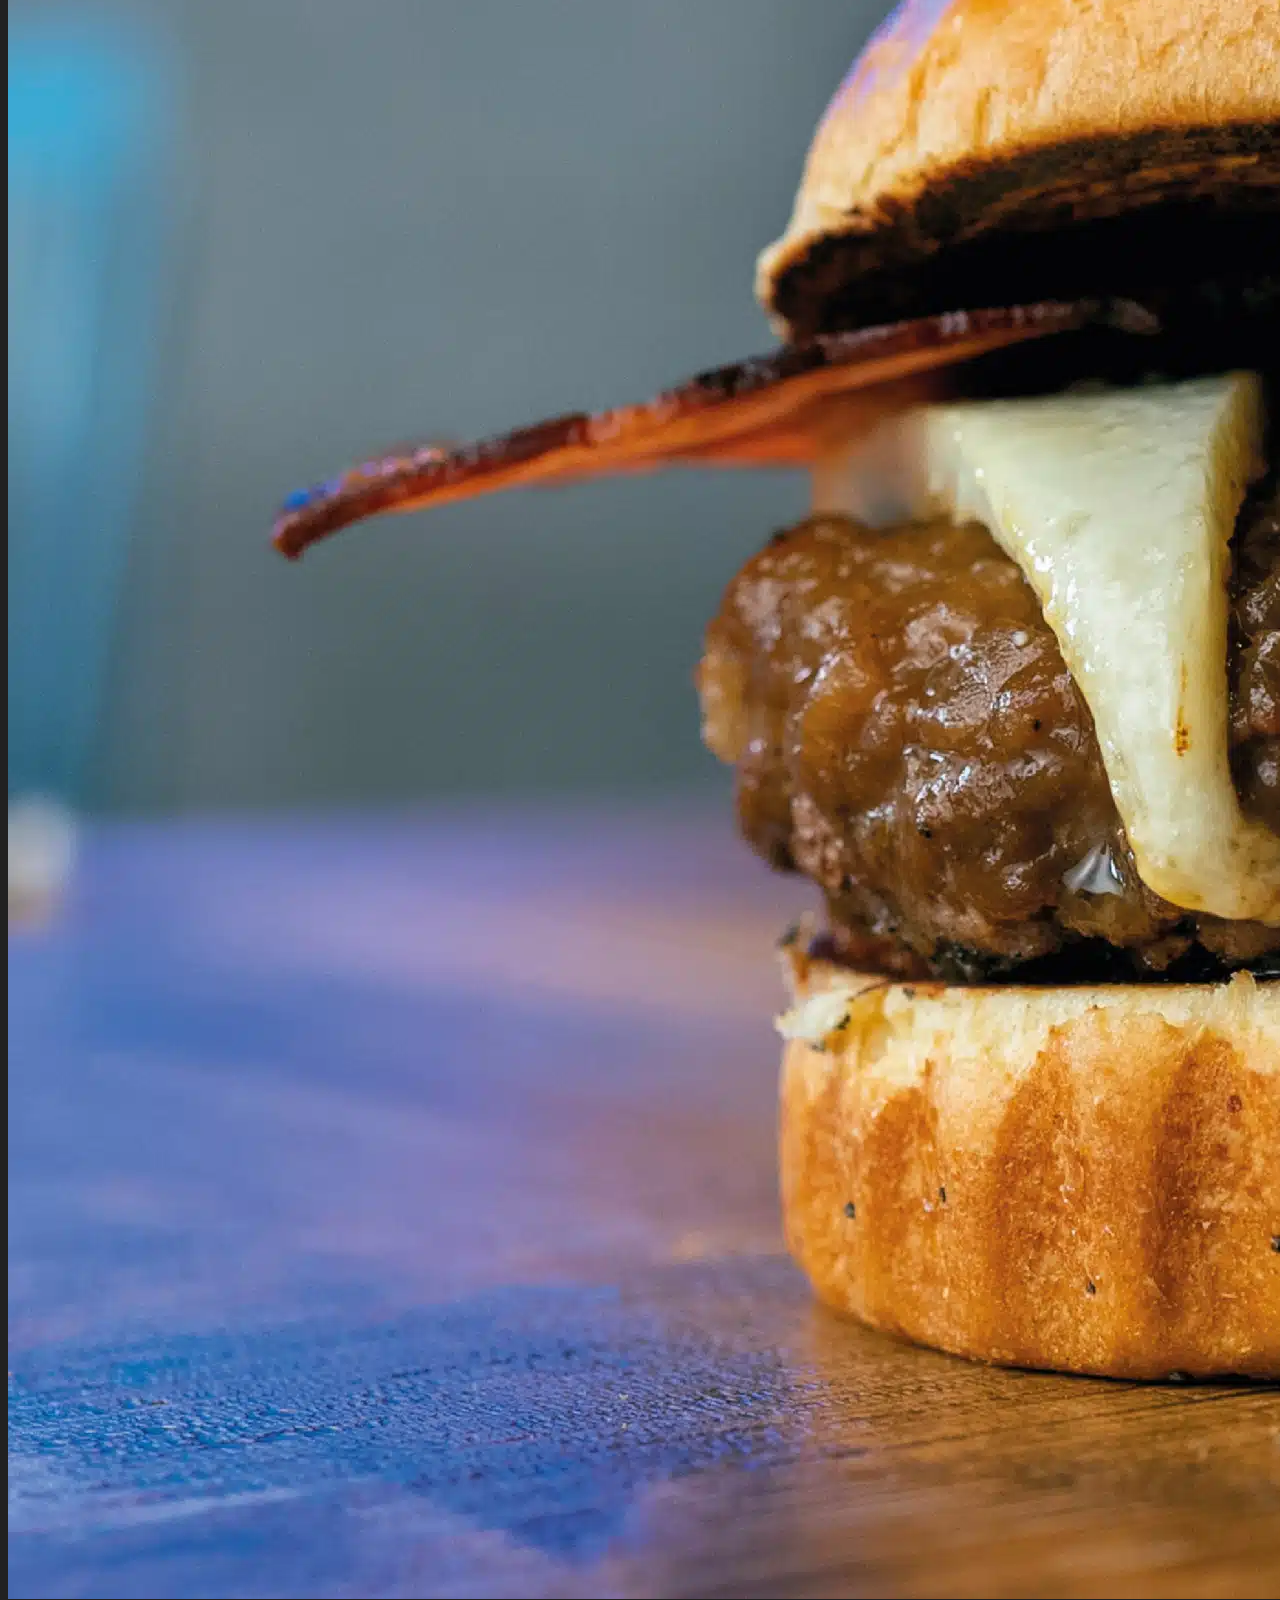
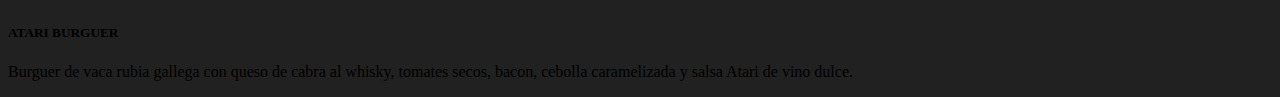
==== pages/burguer.html @ 0f14dd57 "feat: background burguer mes" ====
<!DOCTYPE html>
<html lang="en">
<head>
    <meta charset="UTF-8">
    <meta http-equiv="X-UA-Compatible" content="IE=edge">
    <meta name="viewport" content="width=device-width, initial-scale=1.0">
    <title>Document</title>
    <link
    href="https://cdn.jsdelivr.net/npm/bootstrap@5.3.0-alpha1/dist/css/bootstrap.min.css"
    rel="stylesheet"
    integrity="sha384-GLhlTQ8iRABdZLl6O3oVMWSktQOp6b7In1Zl3/Jr59b6EGGoI1aFkw7cmDA6j6gD"
    crossorigin="anonymous"/>

    <script
    src="https://cdn.jsdelivr.net/npm/bootstrap@5.3.0-alpha1/dist/js/bootstrap.bundle.min.js"
    integrity="sha384-w76AqPfDkMBDXo30jS1Sgez6pr3x5MlQ1ZAGC+nuZB+EYdgRZgiwxhTBTkF7CXvN"
    crossorigin="anonymous"></script>

    <link rel="stylesheet" href="../css/style-3.css">

</head>
<body>

    <nav class="navbar navbar-expand-lg bg-body-tertiary top-bar fixed-top">
        <div class="container-fluid top-bar">
            <a class="navbar-brand" href="../pages/menu.html">
            <img class="logo-top-menu" src="../img/logo-top-menu.png" alt="logo-top-left">
            </a>
            <button class="navbar-toggler custom-icon" type="button" data-bs-toggle="collapse" data-bs-target="#navbarNavAltMarkup" aria-controls="navbarNavAltMarkup" aria-expanded="false" aria-label="Toggle navigation">
                <span class="navbar-toggler-icon"></span>
            </button>
            <div class="collapse navbar-collapse" id="navbarNavAltMarkup">
            <div class="navbar-nav">
                <a class="nav-link active navbar-text" aria-current="page" href="../pages/food.html">COMIDA</a>
                <a class="nav-link navbar-text" href="../pages/drinks.html">BEBIDAS</a>
                <a class="nav-link navbar-text" href="../pages/reservas.html">RESERVAS</a>
                <a class="nav-link navbar-text" href="../pages/local.html">LOCAL</a>
            </div>
            </div>
        </div>
    </nav>


    <div class="container-fluid back-reservation back-burguer">
        <div class="row justify-content-center">
            <div class="col col-10 col-sm-8 col-lg-6 form-container">
                <div class="card text-bg-dark banner-top-container border-warning">
                    <img src="../img/burguer-mes.webp" class="card-img" alt="burguer-mes-img">
                <div class="card-img-overlay">
                    <h5 class="card-title text-warning">ATARI BURGUER</h5>
                    <p class="card-text pt-3">Burguer de vaca rubia gallega con queso de cabra al whisky, tomates secos, bacon, cebolla caramelizada y salsa Atari de vino dulce.</p>
                    <p class="card-text"><small></small></p>
                </div>
                </div>
            </div>
        </div>
    </div>
    

</body>
</html>
---- css/style-3.css ----
body {
    background-color: rgb(33, 33, 33);
}

.logo-top-menu {
    width: 250px;
}

.top-bar {
    background-color: rgb(33, 33, 33) !important;
}

.navbar-text {
    color: rgb(202, 202, 202) !important;
}

.custom-icon {
    background-color: rgb(236, 134, 1);
    height: 32px;
    display: flex;
    align-items: center;
}

.top-banner-text {
    color: aliceblue;
}

.banner-top-container {
    padding-top: 60px;
}

.banner-top {
    background-size: cover;
    background-position: center center;
    height: 150px;
    display: flex;
    justify-content: center;
    align-items: center;
}

.banner-top-2 {
    background-image: url(../img/top-banner-1.png);
}

.banner-top-3 {
    background-image: url(../img/top-banner-2.png);
}

.top-banner-text {
    font-size:xxx-large;
    font-family: Impact, Haettenschweiler, 'Arial Narrow Bold', sans-serif;
    text-shadow: black 3px 0 20px;
    background-size: cover;
}

/* /// ZONA DE RESERVAS /// */


.continuar-btn {
    width: 100%;
    margin-top: 25px;
    font-family: Impact, Haettenschweiler, 'Arial Narrow Bold', sans-serif;
    font-size: x-large;
}

.form-container {
    height: 100vh;
    display: flex;
    flex-direction:column;
    justify-content: center;
    padding-top: 60px;
}

.tx-form {
    font-family:Impact;
    font-size: large;
}

.box-reservation {
    padding: 20px;
    border-radius: 5px;
    background-color: rgba(33, 33, 33, 0.828);
}

.back-reservation {
    background-image: url(../img/reservas-fondo-m.png);
    background-size: cover;
    background-position: center;
    background-repeat: no-repeat;
}

/* /// BURGUER DEL MES /// */

.back-burguer {
    background-image: url(../img/burguer-mes-back-l.png);
}

/* /// ZONA LOCAL /// */

.text-local-box {
    padding: 30px;
    width: 60%;
}

.text-local {
    color: rgb(194, 194, 194);
    font-family: Arial, Helvetica, sans-serif;
    font-size: x-large;
    text-align: center;
}

.map {
    height: 100%;
    width: 100%;
}

.text-up-map {
    text-align: center;
    font-size: large;
    color: orange !important;
}

.text-footer {
    color: orange;
    width: 100%;
}


/* /// MEDIAS /// */

@media (min-width: 801px){
    .grid-bottom-burguer {
        padding-top: 20px;
    }

    .text-up-map {
        font-size: xx-large;
    }

}

@media (max-width: 600px){
    .text-local-box {
        padding: 10px;
        width: 100%;
    }

    .text-local {
        font-size: medium;
    }
}

@media (max-width: 900px){

    .text-local-box {
        padding: 10px;
        width: 80%;
    }

    .text-local {
        font-size: large;
    }
}

@media (max-width: 400px){
.back-burguer {
    background-image: url(../img/burguer-mes-back-s.png);
}
}
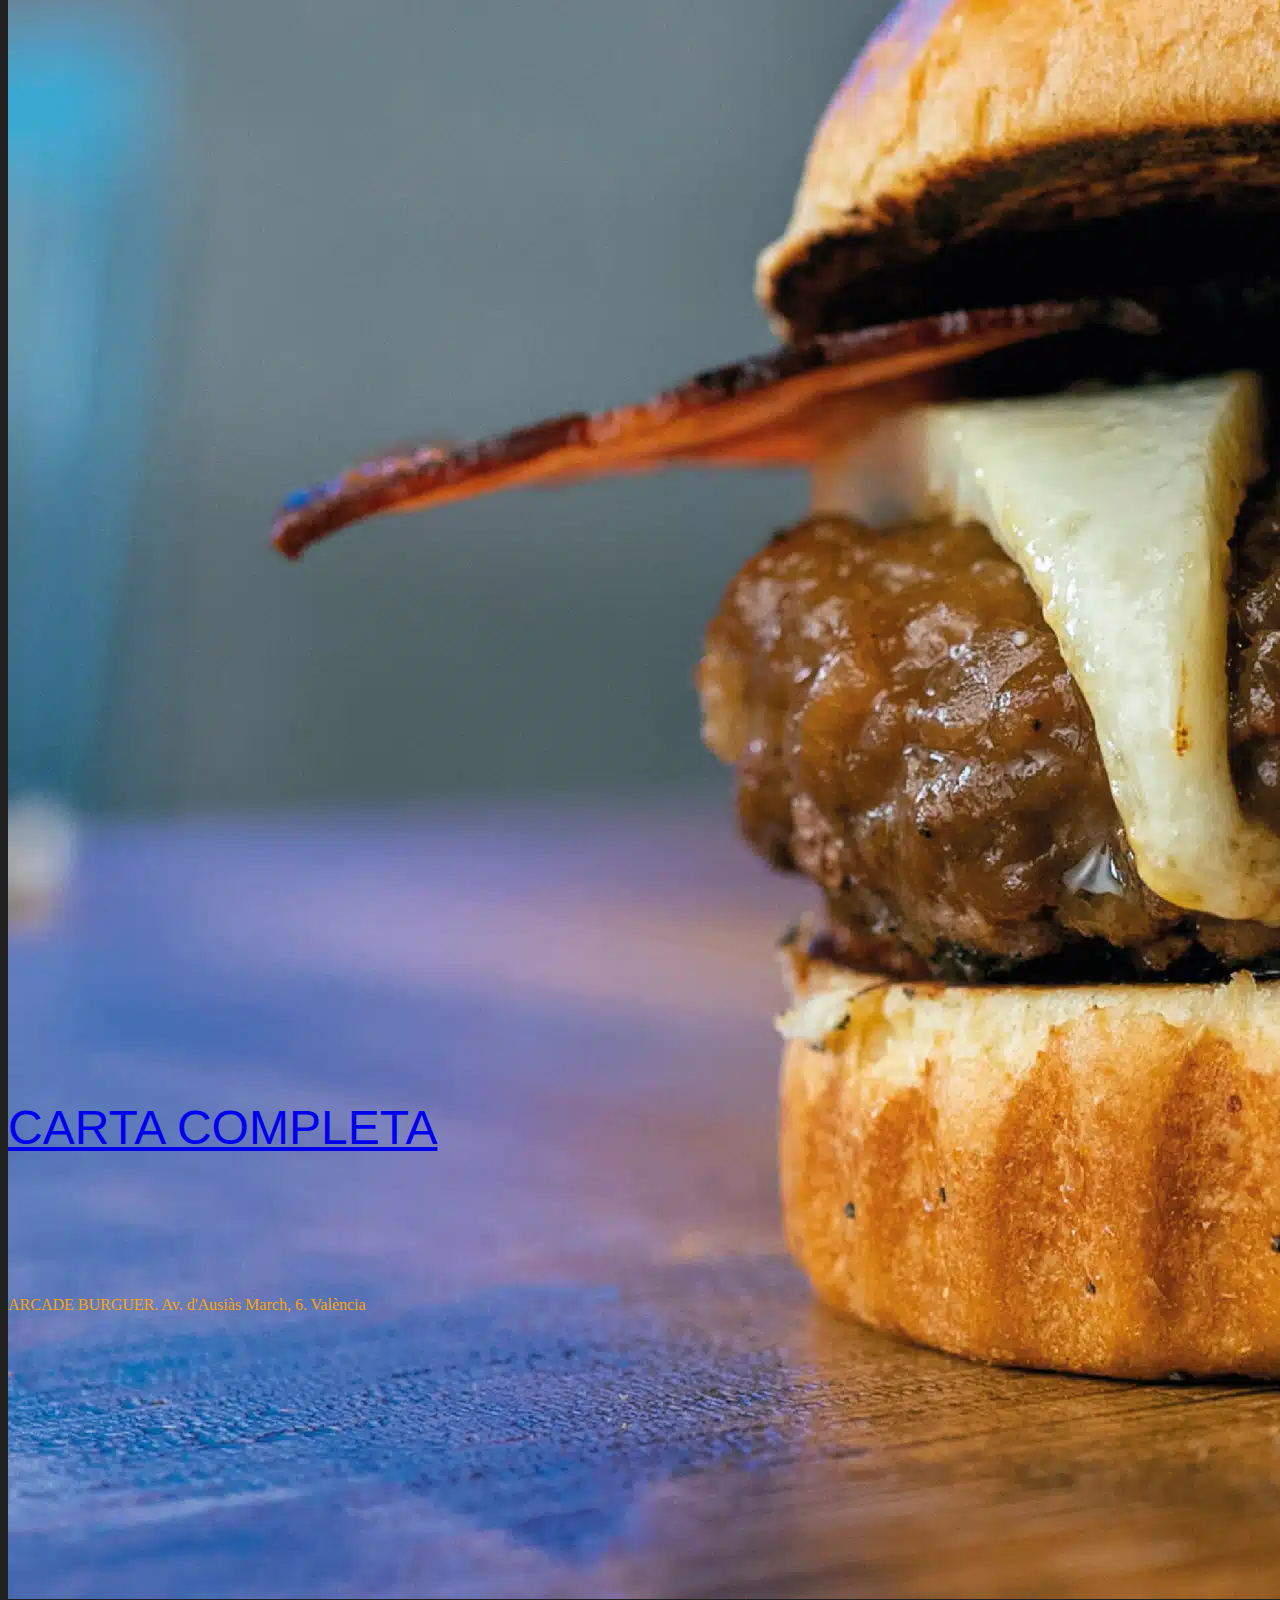
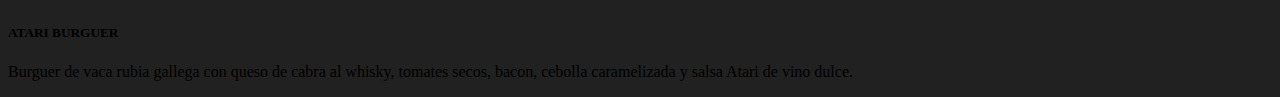
==== commit 944129db: "feat: add bottom banner burguer page" ====
--- a/pages/burguer.html
+++ b/pages/burguer.html
@@ -54,6 +54,14 @@
                 </div>
             </div>
         </div>
+        <a class="nav-link" href="../pages/carta.html"><div class="col-12 col-sm-12 col-lg-12">
+            <div class="banner-carta d-flex justify-content-center align-items-center">
+              <p class="text-carta">CARTA COMPLETA</p>
+            </div>
+          </div></a>
+          <div class="col-12 box3 d-flex align-items-center">
+            <p class="text-footer text-center pt-3">ARCADE BURGUER. Av. d'Ausiàs March, 6. València</p>
+          </div>
     </div>
     
 
--- a/css/style-3.css
+++ b/css/style-3.css
@@ -53,6 +53,17 @@
     background-size: cover;
 }
 
+.banner-carta {
+    margin-top: 20px;
+    background-color: orange;
+    height: 180px;
+}
+
+.text-carta {
+    font-size: xxx-large;
+    font-family: Impact, Haettenschweiler, 'Arial Narrow Bold', sans-serif;
+}
+
 /* /// ZONA DE RESERVAS /// */
 
 
@@ -83,10 +94,16 @@
 }
 
 .back-reservation {
-    background-image: url(../img/reservas-fondo-m.png);
+    background-image: url(../img/reservas-fondo-2.png);
     background-size: cover;
     background-position: center;
     background-repeat: no-repeat;
+}
+
+
+.res-done {
+    background-color: orange;
+    height: 200px;
 }
 
 /* /// BURGUER DEL MES /// */
@@ -96,6 +113,7 @@
 }
 
 /* /// ZONA LOCAL /// */
+
 
 .text-local-box {
     padding: 30px;
